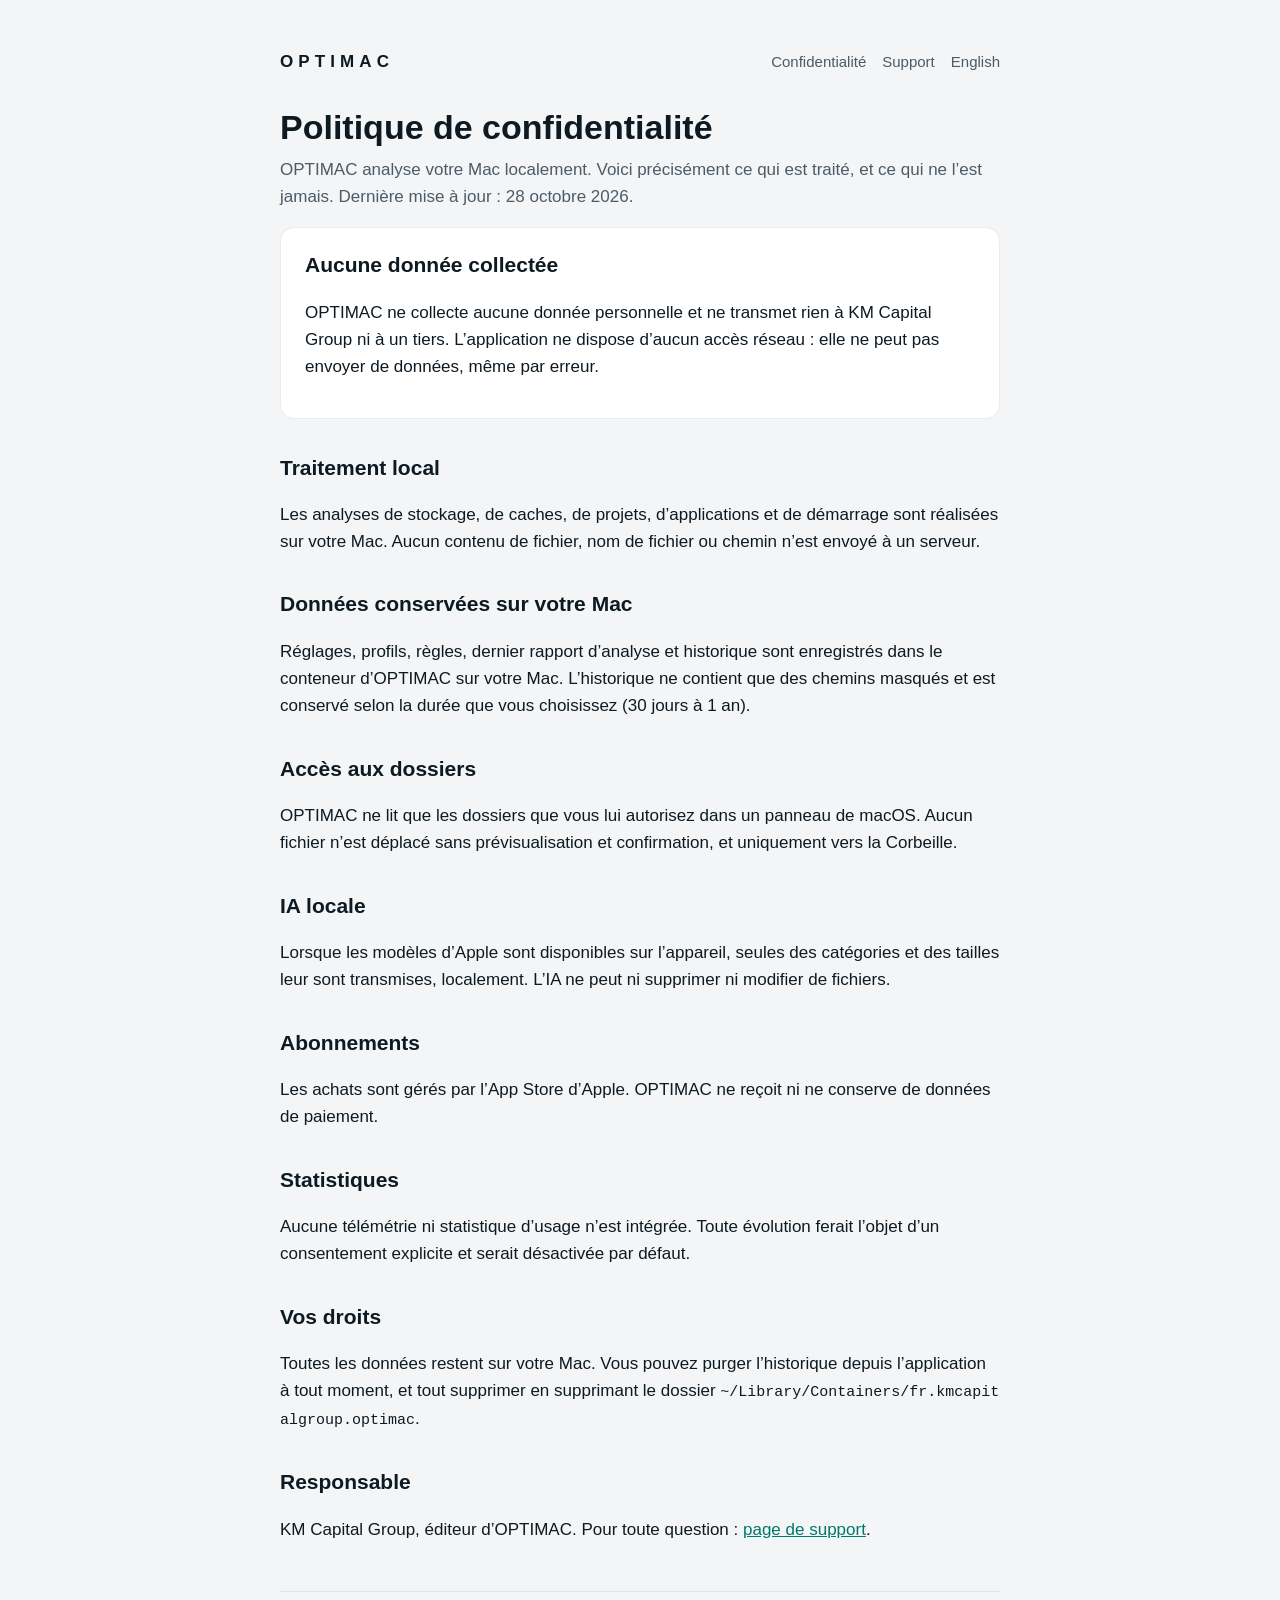
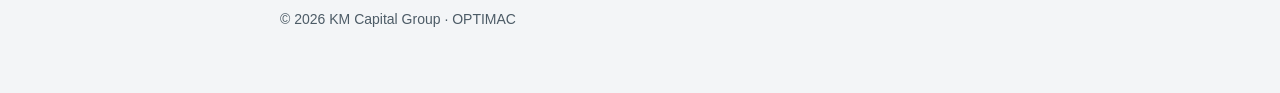
==== confidentialite/index.html @ 29e66db3 "Pages publiques d’OPTIMAC : confidentialité et support (FR/EN) Co-Authored-By: Claude Opus 5.5 <nore" ====
<!doctype html>
<html lang="fr">
<head>
<meta charset="utf-8">
<meta name="viewport" content="width=device-width, initial-scale=1">
<title>Confidentialité · OPTIMAC</title>
<link rel="stylesheet" href="../style.css">
</head>
<body>
<main>
<header><a class="brand" href="../">OPTIMAC</a><nav><a href="../confidentialite/">Confidentialité</a><a href="../support/">Support</a><a href="../en/">English</a></nav></header>
<h1>Politique de confidentialité</h1>
<p class="lead">OPTIMAC analyse votre Mac localement. Voici précisément ce qui est traité, et ce qui ne l’est jamais. Dernière mise à jour : 28 octobre 2026.</p>
<div class="card"><h2>Aucune donnée collectée</h2><p>OPTIMAC ne collecte aucune donnée personnelle et ne transmet rien à KM Capital Group ni à un tiers. L’application ne dispose d’aucun accès réseau : elle ne peut pas envoyer de données, même par erreur.</p></div>
<h2>Traitement local</h2><p>Les analyses de stockage, de caches, de projets, d’applications et de démarrage sont réalisées sur votre Mac. Aucun contenu de fichier, nom de fichier ou chemin n’est envoyé à un serveur.</p>
<h2>Données conservées sur votre Mac</h2><p>Réglages, profils, règles, dernier rapport d’analyse et historique sont enregistrés dans le conteneur d’OPTIMAC sur votre Mac. L’historique ne contient que des chemins masqués et est conservé selon la durée que vous choisissez (30 jours à 1 an).</p>
<h2>Accès aux dossiers</h2><p>OPTIMAC ne lit que les dossiers que vous lui autorisez dans un panneau de macOS. Aucun fichier n’est déplacé sans prévisualisation et confirmation, et uniquement vers la Corbeille.</p>
<h2>IA locale</h2><p>Lorsque les modèles d’Apple sont disponibles sur l’appareil, seules des catégories et des tailles leur sont transmises, localement. L’IA ne peut ni supprimer ni modifier de fichiers.</p>
<h2>Abonnements</h2><p>Les achats sont gérés par l’App Store d’Apple. OPTIMAC ne reçoit ni ne conserve de données de paiement.</p>
<h2>Statistiques</h2><p>Aucune télémétrie ni statistique d’usage n’est intégrée. Toute évolution ferait l’objet d’un consentement explicite et serait désactivée par défaut.</p>
<h2>Vos droits</h2><p>Toutes les données restent sur votre Mac. Vous pouvez purger l’historique depuis l’application à tout moment, et tout supprimer en supprimant le dossier <code>~/Library/Containers/fr.kmcapitalgroup.optimac</code>.</p>
<h2>Responsable</h2><p>KM Capital Group, éditeur d’OPTIMAC. Pour toute question : <a href="../support/">page de support</a>.</p>
<footer>© 2026 KM Capital Group · OPTIMAC</footer>
</main>
</body>
</html>
---- style.css ----
:root {
  --bg: #f3f5f7; --surface: #ffffff; --text: #0e1a22; --muted: #4c5b66; --accent: #00796b; --stroke: rgba(11,23,32,.08);
  color-scheme: light dark;
}
@media (prefers-color-scheme: dark) {
  :root { --bg: #0a0f14; --surface: #111922; --text: #eef3f6; --muted: #9aa8b3; --accent: #2fe3c2; --stroke: rgba(255,255,255,.07); }
}
* { box-sizing: border-box; }
body { margin: 0; background: var(--bg); color: var(--text); font: 17px/1.6 -apple-system, BlinkMacSystemFont, "SF Pro Text", "Helvetica Neue", Arial, sans-serif; }
main { max-width: 760px; margin: 0 auto; padding: 48px 20px 64px; }
header { display: flex; align-items: center; justify-content: space-between; gap: 16px; margin-bottom: 32px; flex-wrap: wrap; }
.brand { font-weight: 600; letter-spacing: .3em; text-decoration: none; color: var(--text); }
nav a { color: var(--muted); text-decoration: none; margin-left: 16px; font-size: 15px; }
nav a:hover, a { color: var(--accent); }
h1 { font-size: 34px; line-height: 1.2; margin: 0 0 8px; }
h2 { font-size: 21px; margin: 32px 0 8px; }
.lead { color: var(--muted); margin-top: 0; }
.card { background: var(--surface); border: 1px solid var(--stroke); border-radius: 14px; padding: 20px 24px; margin: 16px 0; }
.card h2 { margin-top: 0; }
footer { color: var(--muted); font-size: 14px; margin-top: 48px; border-top: 1px solid var(--stroke); padding-top: 16px; }
code { font-size: 15px; word-break: break-all; }
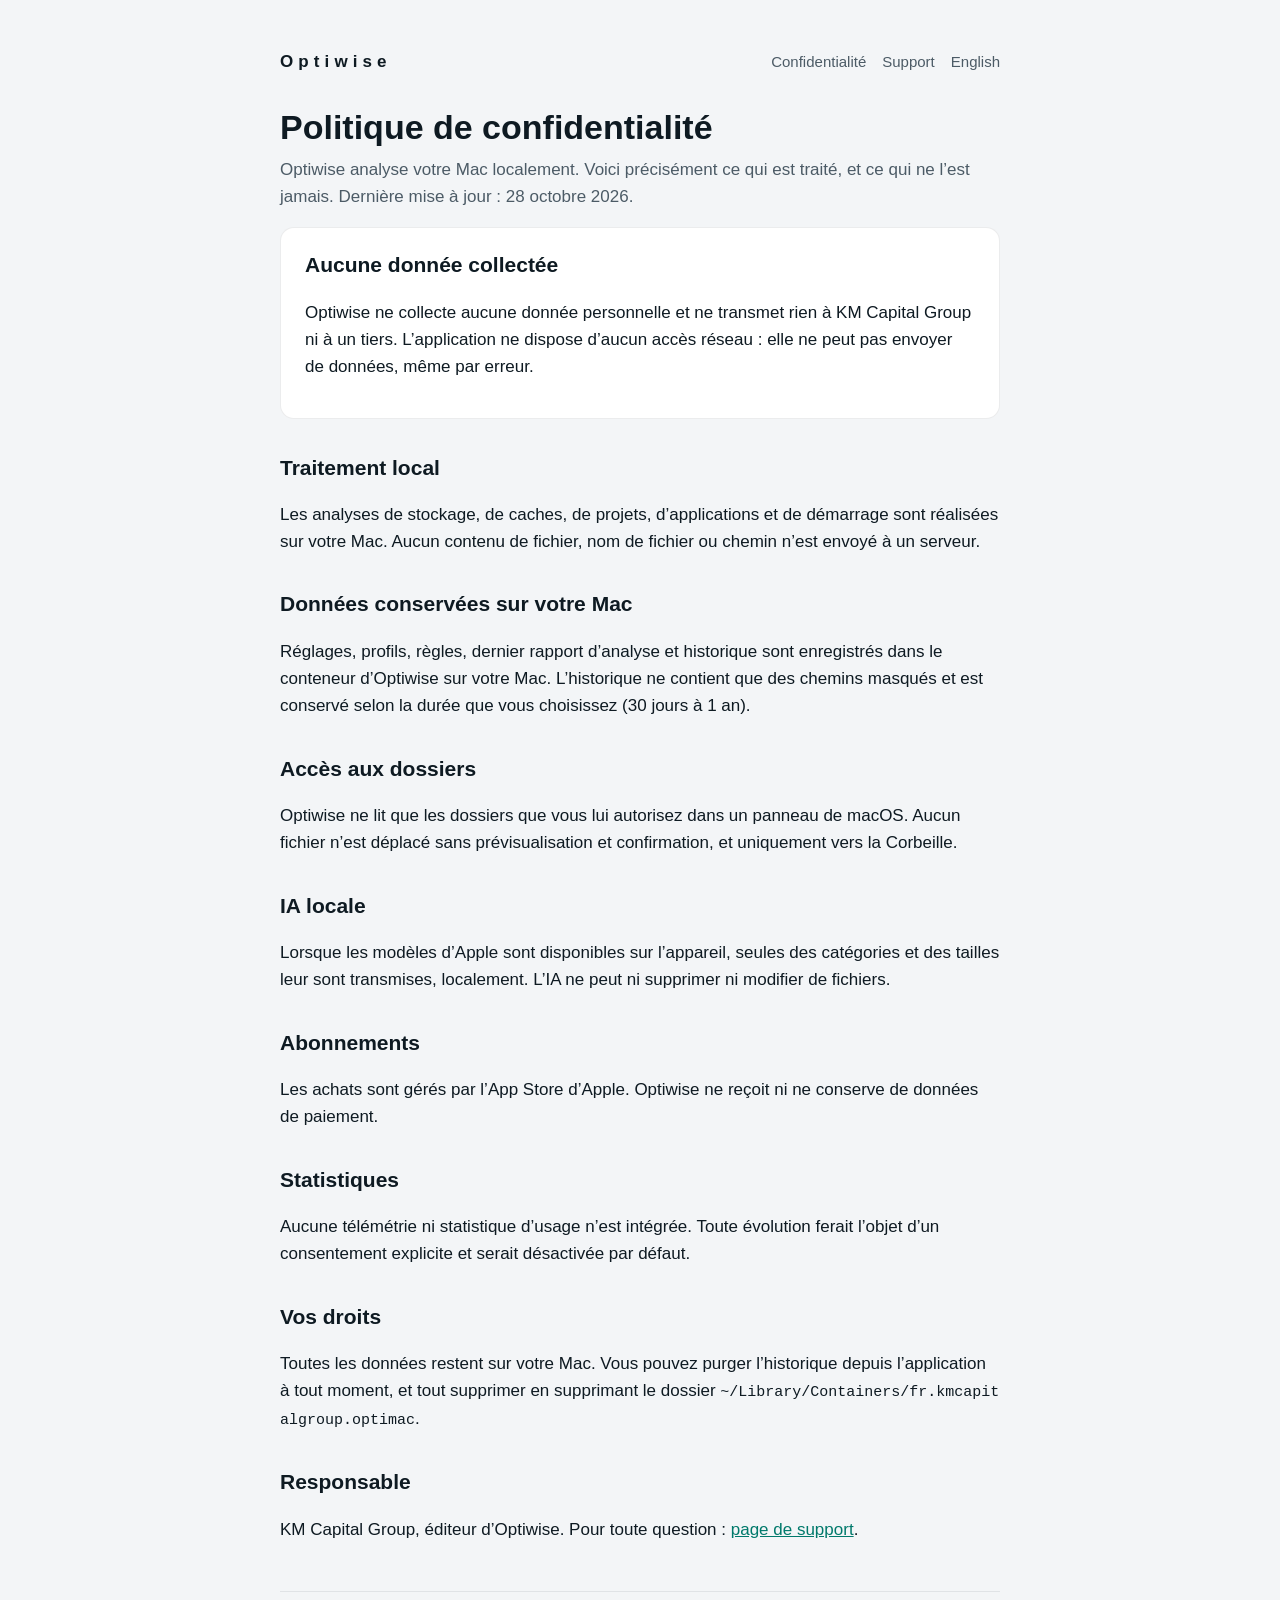
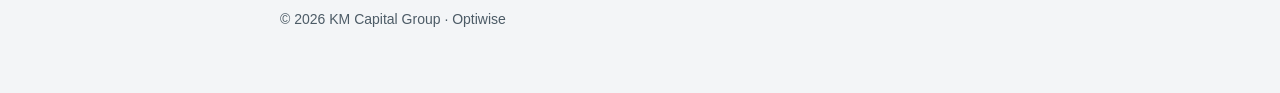
==== commit 085e8fc0: "Renommer OPTIMAC en Optiwise sur les pages publiques (refus App Store 5.2.5) Les adresses (optimac-s" ====
--- a/confidentialite/index.html
+++ b/confidentialite/index.html
@@ -3,24 +3,24 @@
 <head>
 <meta charset="utf-8">
 <meta name="viewport" content="width=device-width, initial-scale=1">
-<title>Confidentialité · OPTIMAC</title>
+<title>Confidentialité · Optiwise</title>
 <link rel="stylesheet" href="../style.css">
 </head>
 <body>
 <main>
-<header><a class="brand" href="../">OPTIMAC</a><nav><a href="../confidentialite/">Confidentialité</a><a href="../support/">Support</a><a href="../en/">English</a></nav></header>
+<header><a class="brand" href="../">Optiwise</a><nav><a href="../confidentialite/">Confidentialité</a><a href="../support/">Support</a><a href="../en/">English</a></nav></header>
 <h1>Politique de confidentialité</h1>
-<p class="lead">OPTIMAC analyse votre Mac localement. Voici précisément ce qui est traité, et ce qui ne l’est jamais. Dernière mise à jour : 28 octobre 2026.</p>
-<div class="card"><h2>Aucune donnée collectée</h2><p>OPTIMAC ne collecte aucune donnée personnelle et ne transmet rien à KM Capital Group ni à un tiers. L’application ne dispose d’aucun accès réseau : elle ne peut pas envoyer de données, même par erreur.</p></div>
+<p class="lead">Optiwise analyse votre Mac localement. Voici précisément ce qui est traité, et ce qui ne l’est jamais. Dernière mise à jour : 28 octobre 2026.</p>
+<div class="card"><h2>Aucune donnée collectée</h2><p>Optiwise ne collecte aucune donnée personnelle et ne transmet rien à KM Capital Group ni à un tiers. L’application ne dispose d’aucun accès réseau : elle ne peut pas envoyer de données, même par erreur.</p></div>
 <h2>Traitement local</h2><p>Les analyses de stockage, de caches, de projets, d’applications et de démarrage sont réalisées sur votre Mac. Aucun contenu de fichier, nom de fichier ou chemin n’est envoyé à un serveur.</p>
-<h2>Données conservées sur votre Mac</h2><p>Réglages, profils, règles, dernier rapport d’analyse et historique sont enregistrés dans le conteneur d’OPTIMAC sur votre Mac. L’historique ne contient que des chemins masqués et est conservé selon la durée que vous choisissez (30 jours à 1 an).</p>
-<h2>Accès aux dossiers</h2><p>OPTIMAC ne lit que les dossiers que vous lui autorisez dans un panneau de macOS. Aucun fichier n’est déplacé sans prévisualisation et confirmation, et uniquement vers la Corbeille.</p>
+<h2>Données conservées sur votre Mac</h2><p>Réglages, profils, règles, dernier rapport d’analyse et historique sont enregistrés dans le conteneur d’Optiwise sur votre Mac. L’historique ne contient que des chemins masqués et est conservé selon la durée que vous choisissez (30 jours à 1 an).</p>
+<h2>Accès aux dossiers</h2><p>Optiwise ne lit que les dossiers que vous lui autorisez dans un panneau de macOS. Aucun fichier n’est déplacé sans prévisualisation et confirmation, et uniquement vers la Corbeille.</p>
 <h2>IA locale</h2><p>Lorsque les modèles d’Apple sont disponibles sur l’appareil, seules des catégories et des tailles leur sont transmises, localement. L’IA ne peut ni supprimer ni modifier de fichiers.</p>
-<h2>Abonnements</h2><p>Les achats sont gérés par l’App Store d’Apple. OPTIMAC ne reçoit ni ne conserve de données de paiement.</p>
+<h2>Abonnements</h2><p>Les achats sont gérés par l’App Store d’Apple. Optiwise ne reçoit ni ne conserve de données de paiement.</p>
 <h2>Statistiques</h2><p>Aucune télémétrie ni statistique d’usage n’est intégrée. Toute évolution ferait l’objet d’un consentement explicite et serait désactivée par défaut.</p>
 <h2>Vos droits</h2><p>Toutes les données restent sur votre Mac. Vous pouvez purger l’historique depuis l’application à tout moment, et tout supprimer en supprimant le dossier <code>~/Library/Containers/fr.kmcapitalgroup.optimac</code>.</p>
-<h2>Responsable</h2><p>KM Capital Group, éditeur d’OPTIMAC. Pour toute question : <a href="../support/">page de support</a>.</p>
-<footer>© 2026 KM Capital Group · OPTIMAC</footer>
+<h2>Responsable</h2><p>KM Capital Group, éditeur d’Optiwise. Pour toute question : <a href="../support/">page de support</a>.</p>
+<footer>© 2026 KM Capital Group · Optiwise</footer>
 </main>
 </body>
 </html>
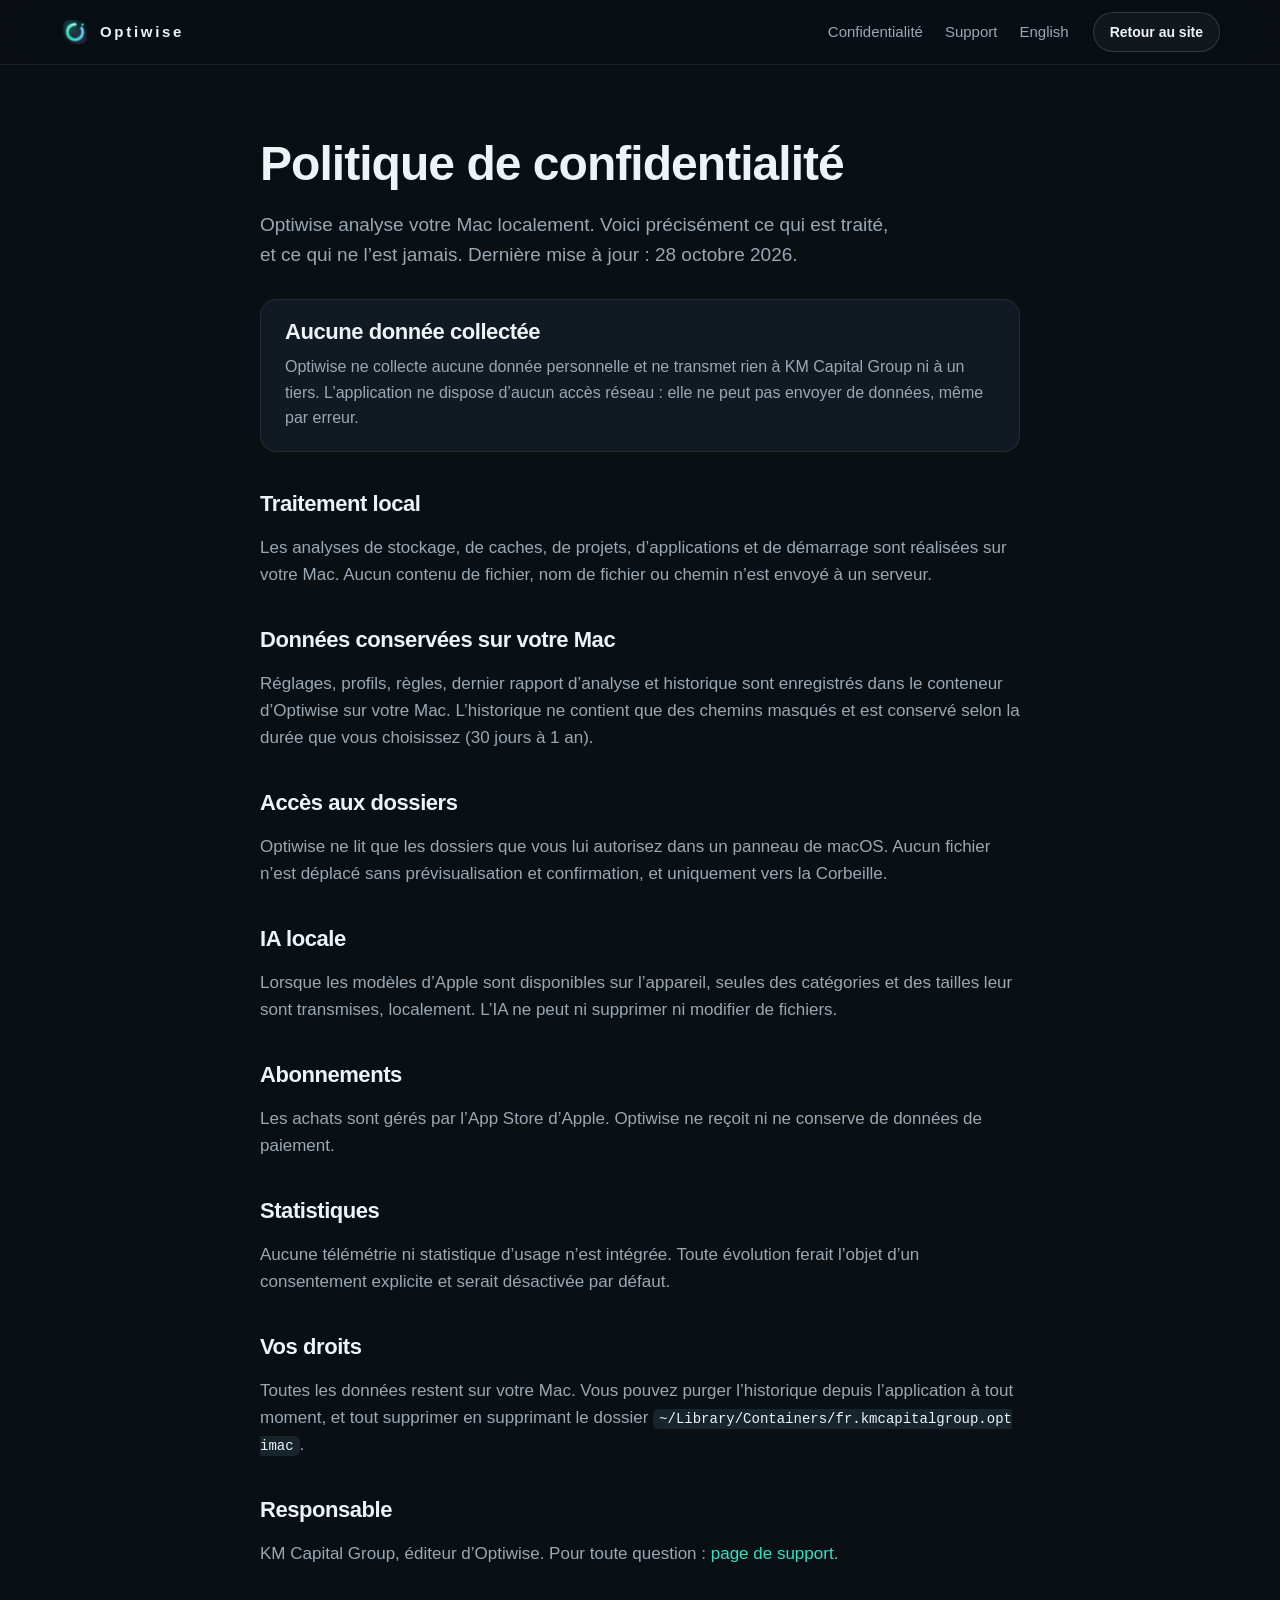
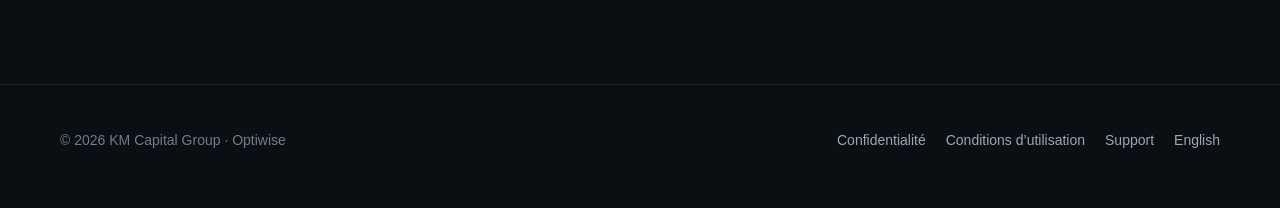
==== commit 2557365a: "Site de présentation Optiwise : page d'accueil complète avec captures, pages support et confidential" ====
--- a/confidentialite/index.html
+++ b/confidentialite/index.html
@@ -1,14 +1,30 @@
 <!doctype html>
 <html lang="fr">
 <head>
-<meta charset="utf-8">
-<meta name="viewport" content="width=device-width, initial-scale=1">
-<title>Confidentialité · Optiwise</title>
-<link rel="stylesheet" href="../style.css">
+  <meta charset="utf-8">
+  <meta name="viewport" content="width=device-width, initial-scale=1">
+  <title>Confidentialité · Optiwise</title>
+  <meta name="description" content="Politique de confidentialité d’Optiwise : analyse 100 % locale, aucune donnée collectée.">
+  <meta name="theme-color" content="#0A0F14">
+  <link rel="icon" type="image/png" href="../assets/favicon.png">
+  <link rel="stylesheet" href="../assets/style.css">
 </head>
 <body>
-<main>
-<header><a class="brand" href="../">Optiwise</a><nav><a href="../confidentialite/">Confidentialité</a><a href="../support/">Support</a><a href="../en/">English</a></nav></header>
+
+<header class="nav">
+  <div class="wrap">
+    <a class="brand" href="../"><img src="../assets/icone.png" alt="" width="30" height="30">Optiwise</a>
+    <nav class="nav-links" aria-label="Pages">
+      <a href="../confidentialite/">Confidentialité</a>
+      <a href="../support/">Support</a>
+      <a href="../en/privacy/">English</a>
+    </nav>
+    <a class="btn btn-ghost btn-sm" href="../">Retour au site</a>
+  </div>
+</header>
+
+<main class="legal">
+  <div class="wrap">
 <h1>Politique de confidentialité</h1>
 <p class="lead">Optiwise analyse votre Mac localement. Voici précisément ce qui est traité, et ce qui ne l’est jamais. Dernière mise à jour : 28 octobre 2026.</p>
 <div class="card"><h2>Aucune donnée collectée</h2><p>Optiwise ne collecte aucune donnée personnelle et ne transmet rien à KM Capital Group ni à un tiers. L’application ne dispose d’aucun accès réseau : elle ne peut pas envoyer de données, même par erreur.</p></div>
@@ -20,7 +36,19 @@
 <h2>Statistiques</h2><p>Aucune télémétrie ni statistique d’usage n’est intégrée. Toute évolution ferait l’objet d’un consentement explicite et serait désactivée par défaut.</p>
 <h2>Vos droits</h2><p>Toutes les données restent sur votre Mac. Vous pouvez purger l’historique depuis l’application à tout moment, et tout supprimer en supprimant le dossier <code>~/Library/Containers/fr.kmcapitalgroup.optimac</code>.</p>
 <h2>Responsable</h2><p>KM Capital Group, éditeur d’Optiwise. Pour toute question : <a href="../support/">page de support</a>.</p>
-<footer>© 2026 KM Capital Group · Optiwise</footer>
+  </div>
 </main>
+
+<footer>
+  <div class="wrap">
+    <div>© 2026 KM Capital Group · Optiwise</div>
+    <nav aria-label="Liens">
+      <a href="../confidentialite/">Confidentialité</a>
+      <a href="https://www.apple.com/legal/internet-services/itunes/dev/stdeula/">Conditions d’utilisation</a>
+      <a href="../support/">Support</a>
+      <a href="../en/privacy/">English</a>
+    </nav>
+  </div>
+</footer>
 </body>
 </html>
--- a/assets/style.css
+++ b/assets/style.css
@@ -0,0 +1,283 @@
+/* Optiwise — site de présentation. Couleurs reprises des tokens « Native Intelligence » de l'app (OMColor). */
+:root {
+  color-scheme: dark;
+  --bg: #0A0F14;
+  --bg-deep: #060A0E;
+  --surface: #111922;
+  --surface-2: #16242B;
+  --stroke: rgba(255, 255, 255, 0.08);
+  --stroke-strong: rgba(255, 255, 255, 0.14);
+  --text: #EEF3F6;
+  --text-2: #9AA8B3;
+  --text-3: #6F7E89;
+  --accent: #2FE3C2;
+  --accent-deep: #00796B;
+  --accent-soft: rgba(47, 227, 194, 0.12);
+  --glacier: #7CC6FF;
+  --violet: #A88BFF;
+  --warning: #FFB547;
+  --on-accent: #04140F;
+  --radius: 18px;
+  --max: 1160px;
+  --font: -apple-system, BlinkMacSystemFont, "SF Pro Text", "Inter", "Segoe UI", Roboto, sans-serif;
+  --font-display: -apple-system, BlinkMacSystemFont, "SF Pro Display", "Inter", "Segoe UI", Roboto, sans-serif;
+}
+
+*, *::before, *::after { box-sizing: border-box; }
+html { scroll-behavior: smooth; -webkit-text-size-adjust: 100%; }
+body {
+  margin: 0;
+  background: var(--bg);
+  color: var(--text);
+  font: 17px/1.6 var(--font);
+  -webkit-font-smoothing: antialiased;
+  overflow-x: hidden;
+}
+img { max-width: 100%; height: auto; display: block; }
+a { color: var(--accent); text-decoration: none; }
+a:hover { text-decoration: underline; }
+:focus-visible { outline: 2px solid var(--accent); outline-offset: 3px; border-radius: 6px; }
+
+.wrap { width: min(var(--max), 100% - 32px); margin-inline: auto; }
+.eyebrow {
+  display: inline-block;
+  font-size: 13px; font-weight: 600; letter-spacing: .08em; text-transform: uppercase;
+  color: var(--accent);
+  margin-bottom: 14px;
+}
+h1, h2, h3 { font-family: var(--font-display); line-height: 1.12; margin: 0; letter-spacing: -0.02em; }
+h2 { font-size: clamp(30px, 4.4vw, 46px); }
+h3 { font-size: 20px; letter-spacing: -0.01em; }
+.lead { font-size: clamp(17px, 2vw, 20px); color: var(--text-2); max-width: 640px; }
+.center { text-align: center; }
+.center .lead { margin-inline: auto; }
+.gradient-text {
+  background: linear-gradient(100deg, var(--accent) 0%, var(--glacier) 55%, var(--violet) 100%);
+  -webkit-background-clip: text; background-clip: text; color: transparent;
+}
+
+/* Navigation */
+.nav {
+  position: sticky; top: 0; z-index: 50;
+  backdrop-filter: saturate(160%) blur(18px);
+  -webkit-backdrop-filter: saturate(160%) blur(18px);
+  background: rgba(10, 15, 20, 0.72);
+  border-bottom: 1px solid var(--stroke);
+}
+.nav .wrap { display: flex; align-items: center; gap: 24px; height: 64px; }
+.brand { display: flex; align-items: center; gap: 10px; color: var(--text); font-weight: 700; letter-spacing: .18em; font-size: 15px; }
+.brand:hover { text-decoration: none; }
+.brand img { width: 30px; height: 30px; border-radius: 8px; }
+.nav-links { display: flex; gap: 22px; margin-left: auto; font-size: 15px; }
+.nav-links a { color: var(--text-2); }
+.nav-links a:hover { color: var(--text); text-decoration: none; }
+@media (max-width: 760px) { .nav-links { display: none; } .nav .btn { margin-left: auto; } }
+
+/* Boutons */
+.btn {
+  display: inline-flex; align-items: center; justify-content: center; gap: 8px;
+  padding: 12px 22px; border-radius: 999px; font-weight: 600; font-size: 16px;
+  border: 1px solid transparent; transition: transform .15s ease, background .15s ease, box-shadow .15s ease;
+  white-space: nowrap;
+}
+.btn:hover { text-decoration: none; transform: translateY(-1px); }
+.btn-primary { background: var(--accent); color: var(--on-accent); box-shadow: 0 8px 30px rgba(47, 227, 194, 0.25); }
+.btn-primary:hover { box-shadow: 0 10px 38px rgba(47, 227, 194, 0.38); }
+.btn-ghost { background: rgba(255,255,255,0.04); color: var(--text); border-color: var(--stroke-strong); }
+.btn-ghost:hover { background: rgba(255,255,255,0.08); }
+.btn-sm { padding: 8px 16px; font-size: 14px; }
+.btn svg { width: 18px; height: 18px; }
+
+/* Hero */
+.hero { position: relative; padding: 88px 0 40px; text-align: center; isolation: isolate; }
+.hero::before {
+  content: ""; position: absolute; inset: -120px 0 auto; height: 900px; z-index: -1;
+  background:
+    radial-gradient(600px 380px at 50% 18%, rgba(47, 227, 194, 0.20), transparent 70%),
+    radial-gradient(520px 340px at 18% 40%, rgba(124, 198, 255, 0.12), transparent 70%),
+    radial-gradient(520px 340px at 82% 40%, rgba(168, 139, 255, 0.12), transparent 70%);
+}
+.hero-icon { width: 104px; height: 104px; margin: 0 auto 26px; border-radius: 24px; box-shadow: 0 20px 60px rgba(0,0,0,.5), 0 0 0 1px var(--stroke); }
+.hero h1 { font-size: clamp(40px, 7vw, 76px); font-weight: 800; letter-spacing: -0.035em; }
+.hero .lead { margin: 22px auto 0; font-size: clamp(18px, 2.3vw, 22px); }
+.hero-cta { display: flex; gap: 12px; justify-content: center; flex-wrap: wrap; margin-top: 34px; }
+.hero-note { margin-top: 16px; font-size: 14px; color: var(--text-3); }
+.hero-shot { margin-top: 64px; perspective: 1800px; }
+.window {
+  border-radius: 14px; overflow: hidden; background: var(--surface);
+  box-shadow: 0 50px 120px rgba(0,0,0,.6), 0 0 0 1px var(--stroke-strong), 0 0 120px rgba(47,227,194,.12);
+}
+.hero-shot .window { transform: rotateX(8deg); transform-origin: 50% 0; transition: transform .8s cubic-bezier(.2,.7,.2,1); }
+.hero-shot.is-flat .window { transform: rotateX(0); }
+@media (prefers-reduced-motion: reduce) { .hero-shot .window { transform: none; transition: none; } }
+
+/* Bande de chiffres */
+.stats { display: grid; grid-template-columns: repeat(4, 1fr); gap: 1px; margin-top: 72px; background: var(--stroke); border: 1px solid var(--stroke); border-radius: var(--radius); overflow: hidden; }
+.stat { background: var(--bg); padding: 26px 20px; text-align: center; }
+.stat strong { display: block; font-family: var(--font-display); font-size: 30px; letter-spacing: -0.02em; }
+.stat span { font-size: 14px; color: var(--text-2); }
+@media (max-width: 760px) { .stats { grid-template-columns: repeat(2, 1fr); } }
+
+/* Sections */
+section { padding: 110px 0; }
+.section-head { margin-bottom: 56px; }
+.section-head .lead { margin-top: 18px; }
+.alt { background: linear-gradient(180deg, var(--bg) 0%, var(--bg-deep) 100%); border-top: 1px solid var(--stroke); border-bottom: 1px solid var(--stroke); }
+
+/* Cartes de bénéfices */
+.grid-3 { display: grid; grid-template-columns: repeat(3, 1fr); gap: 18px; }
+@media (max-width: 960px) { .grid-3 { grid-template-columns: repeat(2, 1fr); } }
+@media (max-width: 620px) { .grid-3 { grid-template-columns: 1fr; } }
+.card {
+  background: linear-gradient(180deg, rgba(255,255,255,0.035), rgba(255,255,255,0.01));
+  border: 1px solid var(--stroke); border-radius: var(--radius); padding: 28px;
+  transition: border-color .2s ease, transform .2s ease;
+}
+.card:hover { border-color: var(--stroke-strong); transform: translateY(-2px); }
+.card p { color: var(--text-2); margin: 10px 0 0; font-size: 16px; }
+.icon {
+  width: 46px; height: 46px; border-radius: 13px; display: grid; place-items: center; margin-bottom: 18px;
+  background: var(--accent-soft); color: var(--accent);
+}
+.icon svg { width: 24px; height: 24px; }
+.icon.glacier { background: rgba(124,198,255,.12); color: var(--glacier); }
+.icon.violet { background: rgba(168,139,255,.12); color: var(--violet); }
+.icon.warning { background: rgba(255,181,71,.12); color: var(--warning); }
+
+/* Blocs fonctionnalité (texte + capture) */
+.feature { display: grid; grid-template-columns: 1fr 1.35fr; gap: 64px; align-items: center; }
+.feature + .feature { margin-top: 120px; }
+.feature.reverse { grid-template-columns: 1.35fr 1fr; }
+.feature.reverse .feature-text { order: 2; }
+.feature-text h2 { font-size: clamp(28px, 3.6vw, 40px); }
+.feature-text .lead { margin-top: 16px; font-size: 18px; }
+.checks { list-style: none; padding: 0; margin: 26px 0 0; display: grid; gap: 12px; }
+.checks li { display: flex; gap: 12px; color: var(--text-2); font-size: 16px; }
+.checks li::before {
+  content: ""; flex: none; width: 20px; height: 20px; margin-top: 3px; border-radius: 50%;
+  background: var(--accent-soft) url("data:image/svg+xml,%3Csvg xmlns='http://www.w3.org/2000/svg' viewBox='0 0 20 20'%3E%3Cpath d='M6 10.5l2.6 2.6L14.5 7' fill='none' stroke='%232FE3C2' stroke-width='2' stroke-linecap='round' stroke-linejoin='round'/%3E%3C/svg%3E") center/20px no-repeat;
+}
+.feature .window { box-shadow: 0 30px 80px rgba(0,0,0,.55), 0 0 0 1px var(--stroke-strong); }
+@media (max-width: 900px) {
+  .feature, .feature.reverse { grid-template-columns: 1fr; gap: 32px; }
+  .feature.reverse .feature-text { order: 0; }
+  .feature + .feature { margin-top: 80px; }
+}
+
+/* Étapes */
+.steps { display: grid; grid-template-columns: repeat(3, 1fr); gap: 18px; counter-reset: step; }
+.step { position: relative; padding: 30px 28px; border-radius: var(--radius); border: 1px solid var(--stroke); background: var(--surface); }
+.step::before {
+  counter-increment: step; content: counter(step);
+  display: grid; place-items: center; width: 36px; height: 36px; border-radius: 50%;
+  background: var(--accent); color: var(--on-accent); font-weight: 700; margin-bottom: 18px;
+}
+.step p { color: var(--text-2); margin: 10px 0 0; font-size: 16px; }
+@media (max-width: 860px) { .steps { grid-template-columns: 1fr; } }
+
+/* Profils */
+.chips { display: flex; flex-wrap: wrap; gap: 10px; justify-content: center; margin-top: 8px; }
+.chip {
+  display: inline-flex; align-items: center; gap: 8px; padding: 10px 16px; border-radius: 999px;
+  border: 1px solid var(--stroke-strong); background: rgba(255,255,255,.03); font-size: 15px;
+}
+.chip small { font-size: 11px; font-weight: 700; letter-spacing: .06em; text-transform: uppercase; padding: 2px 8px; border-radius: 999px; }
+.chip .free { background: var(--accent-soft); color: var(--accent); }
+.chip .pro { background: rgba(168,139,255,.14); color: var(--violet); }
+
+/* Galerie */
+.gallery-tabs { display: flex; flex-wrap: wrap; gap: 8px; justify-content: center; margin-bottom: 30px; }
+.gallery-tabs button {
+  font: inherit; font-size: 15px; color: var(--text-2); background: transparent; cursor: pointer;
+  border: 1px solid var(--stroke); border-radius: 999px; padding: 8px 16px; transition: all .15s ease;
+}
+.gallery-tabs button:hover { color: var(--text); border-color: var(--stroke-strong); }
+.gallery-tabs button[aria-selected="true"] { background: var(--accent); color: var(--on-accent); border-color: var(--accent); font-weight: 600; }
+.gallery-stage { position: relative; max-width: 1000px; margin: 0 auto; }
+.gallery-stage figure { margin: 0; }
+.gallery-stage figcaption { text-align: center; color: var(--text-2); margin-top: 22px; font-size: 16px; min-height: 26px; }
+.gallery-stage img { transition: opacity .25s ease; }
+
+/* Tarifs */
+.pricing { display: grid; grid-template-columns: repeat(3, 1fr); gap: 18px; align-items: stretch; }
+@media (max-width: 960px) { .pricing { grid-template-columns: 1fr; max-width: 520px; margin-inline: auto; } }
+.plan {
+  position: relative; display: flex; flex-direction: column; padding: 32px 28px; border-radius: 22px;
+  border: 1px solid var(--stroke); background: var(--surface);
+}
+.plan.featured {
+  border-color: rgba(47,227,194,.55);
+  background: linear-gradient(180deg, rgba(47,227,194,.10), rgba(47,227,194,.02) 40%), var(--surface);
+  box-shadow: 0 30px 80px rgba(47,227,194,.12);
+}
+.plan .badge {
+  position: absolute; top: -13px; left: 28px; padding: 4px 12px; border-radius: 999px;
+  background: var(--accent); color: var(--on-accent); font-size: 12px; font-weight: 700; letter-spacing: .04em;
+}
+.plan h3 { font-size: 18px; color: var(--text-2); font-weight: 600; }
+.price { margin: 14px 0 4px; font-family: var(--font-display); font-size: 46px; font-weight: 800; letter-spacing: -0.03em; }
+.price small { font-size: 17px; font-weight: 500; color: var(--text-2); letter-spacing: 0; }
+.price-note { color: var(--text-3); font-size: 14px; min-height: 22px; }
+.plan ul { list-style: none; padding: 0; margin: 24px 0 28px; display: grid; gap: 11px; flex: 1; align-content: start; }
+.plan li { display: flex; gap: 10px; font-size: 15px; color: var(--text-2); }
+.plan li::before { content: "✓"; color: var(--accent); font-weight: 700; }
+.plan .btn { width: 100%; }
+.pricing-foot { text-align: center; margin-top: 28px; color: var(--text-3); font-size: 14px; }
+
+/* Confiance */
+.trust { display: grid; grid-template-columns: repeat(2, 1fr); gap: 18px; }
+@media (max-width: 760px) { .trust { grid-template-columns: 1fr; } }
+.trust .card { display: flex; gap: 18px; }
+.trust .icon { flex: none; margin: 0; }
+
+/* FAQ */
+.faq { max-width: 780px; margin: 0 auto; display: grid; gap: 12px; }
+.faq details { border: 1px solid var(--stroke); border-radius: 14px; background: var(--surface); padding: 0 22px; }
+.faq summary {
+  cursor: pointer; list-style: none; padding: 20px 0; font-weight: 600; font-size: 17px;
+  display: flex; justify-content: space-between; gap: 16px;
+}
+.faq summary::-webkit-details-marker { display: none; }
+.faq summary::after { content: "+"; color: var(--accent); font-size: 22px; line-height: 1; transition: transform .2s ease; }
+.faq details[open] summary::after { transform: rotate(45deg); }
+.faq details p { margin: 0 0 20px; color: var(--text-2); font-size: 16px; }
+
+/* Appel final */
+.cta-final {
+  text-align: center; padding: 80px 32px; border-radius: 28px; border: 1px solid rgba(47,227,194,.3);
+  background:
+    radial-gradient(500px 260px at 50% 0%, rgba(47,227,194,.22), transparent 70%),
+    linear-gradient(180deg, #0E1C1E, var(--surface));
+}
+.cta-final img { width: 84px; height: 84px; border-radius: 20px; margin: 0 auto 22px; }
+.cta-final .lead { margin: 16px auto 30px; }
+
+/* Pied de page */
+footer { border-top: 1px solid var(--stroke); padding: 44px 0 56px; color: var(--text-3); font-size: 14px; }
+footer .wrap { display: flex; flex-wrap: wrap; gap: 18px 32px; align-items: center; justify-content: space-between; }
+footer nav { display: flex; flex-wrap: wrap; gap: 20px; }
+footer a { color: var(--text-2); }
+
+/* Apparition au défilement */
+.reveal { opacity: 0; transform: translateY(18px); transition: opacity .7s ease, transform .7s cubic-bezier(.2,.7,.2,1); }
+.reveal.is-visible { opacity: 1; transform: none; }
+@media (prefers-reduced-motion: reduce) { .reveal { opacity: 1; transform: none; transition: none; } }
+.no-js .reveal { opacity: 1; transform: none; }
+
+/* Page légale */
+.legal { padding: 72px 0 100px; }
+.legal .wrap { max-width: 760px; }
+.legal h1 { font-size: clamp(34px, 5vw, 48px); margin-bottom: 10px; }
+.legal .updated { color: var(--text-3); font-size: 15px; margin-bottom: 40px; }
+.legal h2 { font-size: 22px; margin: 40px 0 10px; }
+.legal p, .legal li { color: var(--text-2); }
+.legal ul { padding-left: 22px; }
+.legal .summary { border: 1px solid rgba(47,227,194,.3); background: var(--accent-soft); border-radius: 16px; padding: 20px 24px; color: var(--text); }
+.legal code { font: 14px ui-monospace, SFMono-Regular, Menlo, monospace; background: var(--surface-2); padding: 2px 6px; border-radius: 6px; color: var(--text); word-break: break-all; }
+
+/* Pages support et confidentialité */
+.legal .lead { font-size: 19px; color: var(--text-2); margin-bottom: 28px; }
+.legal .card { border: 1px solid var(--line, rgba(255,255,255,.08)); background: var(--surface, rgba(255,255,255,.03)); border-radius: 16px; padding: 20px 24px; margin: 24px 0; }
+.legal .card h2 { margin-top: 0; }
+.legal a { color: var(--accent, #2FE3C2); }
+.legal .window { margin: 32px 0; }
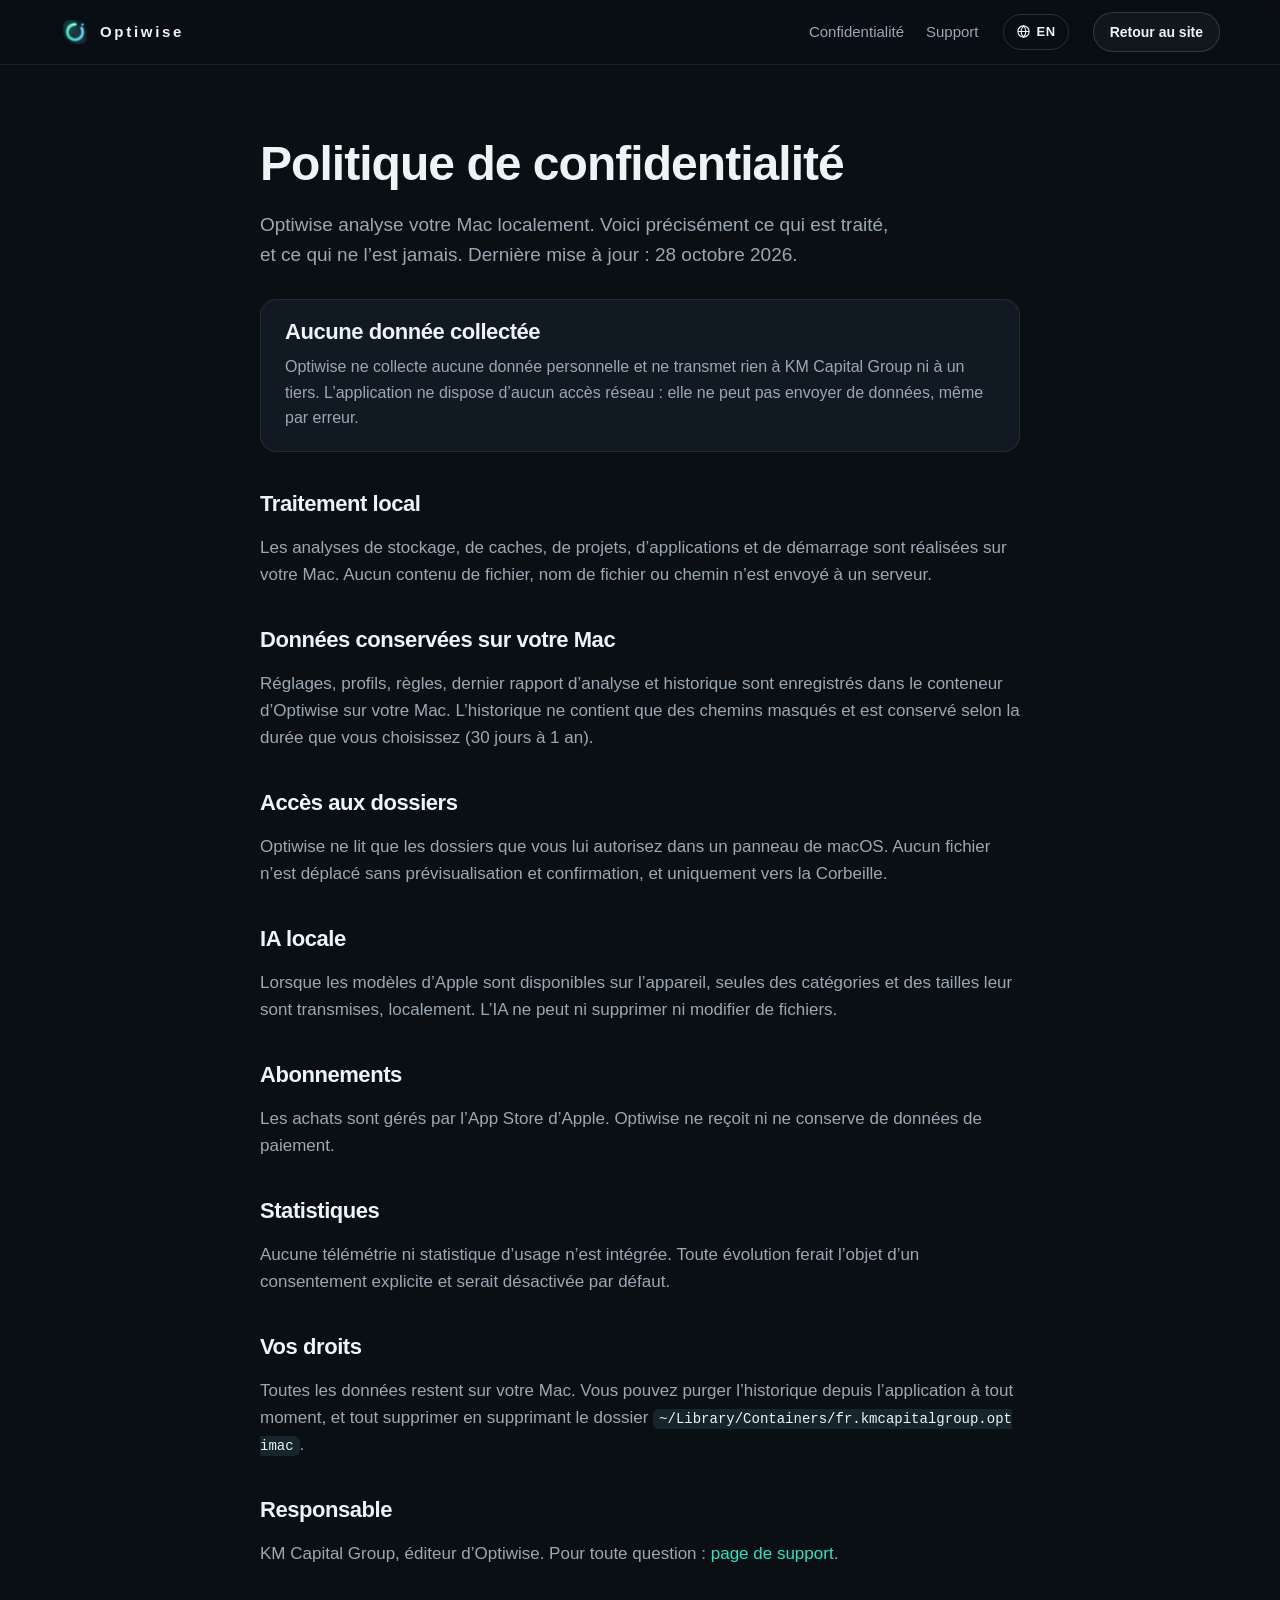
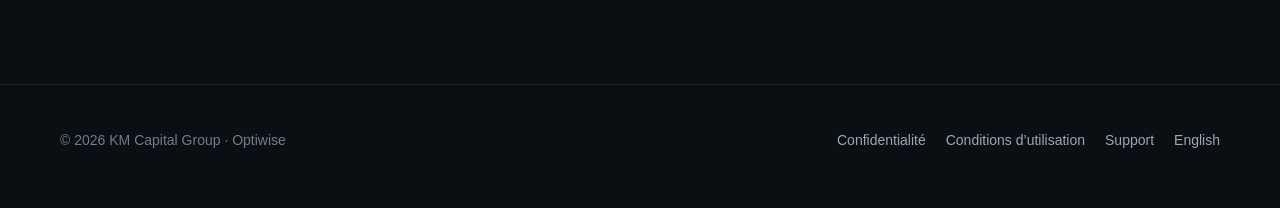
==== commit 94de08cd: "Sélecteur de langue FR/EN visible dans l'en-tête (mobile compris), redirection vers l'anglais pour l" ====
--- a/confidentialite/index.html
+++ b/confidentialite/index.html
@@ -17,8 +17,8 @@
     <nav class="nav-links" aria-label="Pages">
       <a href="../confidentialite/">Confidentialité</a>
       <a href="../support/">Support</a>
-      <a href="../en/privacy/">English</a>
     </nav>
+    <a class="lang" href="../en/privacy/" hreflang="en" lang="en" title="English"><svg viewBox="0 0 24 24" aria-hidden="true"><circle cx="12" cy="12" r="9"/><path d="M3 12h18M12 3c2.5 2.7 3.8 5.7 3.8 9s-1.3 6.3-3.8 9c-2.5-2.7-3.8-5.7-3.8-9s1.3-6.3 3.8-9z"/></svg>EN</a>
     <a class="btn btn-ghost btn-sm" href="../">Retour au site</a>
   </div>
 </header>
--- a/assets/style.css
+++ b/assets/style.css
@@ -281,3 +281,201 @@
 .legal .card h2 { margin-top: 0; }
 .legal a { color: var(--accent, #2FE3C2); }
 .legal .window { margin: 32px 0; }
+
+/* Profils métiers : démo animée */
+.profile-demo { --pc: var(--accent); margin-top: 8px; }
+.pd-tabs { display: flex; flex-wrap: wrap; gap: 10px; justify-content: center; margin-bottom: 36px; }
+.pd-tabs .chip { cursor: pointer; color: var(--text-2); font: inherit; font-size: 15px; transition: color .25s, border-color .25s, background .25s, box-shadow .25s, transform .2s; }
+.pd-tabs .chip:hover { color: var(--text); transform: translateY(-1px); }
+.pd-tabs .chip[aria-selected="true"] { color: var(--text); border-color: var(--pc); background: color-mix(in srgb, var(--pc) 14%, transparent); box-shadow: 0 0 0 4px color-mix(in srgb, var(--pc) 12%, transparent), 0 10px 30px -10px var(--pc); }
+.pd-glyph { display: inline-grid; place-items: center; width: 22px; height: 22px; border-radius: 7px; font-size: 12px; font-weight: 700; color: var(--pc); background: color-mix(in srgb, var(--pc) 16%, transparent); }
+.pd-stage { display: grid; grid-template-columns: 0.85fr 1.15fr; gap: 48px; align-items: center; }
+.pd-name { font-size: clamp(26px, 3.2vw, 36px); margin-bottom: 12px; }
+.pd-name::before { content: ""; display: block; width: 44px; height: 4px; border-radius: 4px; background: var(--pc); margin-bottom: 18px; box-shadow: 0 0 24px var(--pc); transition: background .4s; }
+.pd-tagline { color: var(--text-2); font-size: 18px; min-height: 3.2em; }
+.pd-totals { display: flex; gap: 32px; margin: 28px 0 14px; }
+.pd-totals strong { display: block; font-size: clamp(30px, 4vw, 44px); font-weight: 800; letter-spacing: -.02em; font-variant-numeric: tabular-nums; }
+.pd-totals div:first-child strong { color: var(--pc); text-shadow: 0 0 30px color-mix(in srgb, var(--pc) 45%, transparent); }
+.pd-totals div:last-child strong { color: var(--warning); }
+.pd-totals span { color: var(--text-3); font-size: 14px; }
+.pd-note { color: var(--text-3); font-size: 13px; }
+.pd-window { position: relative; border-radius: 16px; background: linear-gradient(180deg, #121B24, #0D141B); border: 1px solid var(--stroke-strong); box-shadow: 0 40px 100px -20px rgba(0,0,0,.7), 0 0 80px -30px var(--pc); overflow: hidden; min-height: 420px; transition: box-shadow .5s; }
+.pd-bar { display: flex; align-items: center; gap: 7px; padding: 12px 14px; border-bottom: 1px solid var(--stroke); background: rgba(255,255,255,.02); }
+.pd-bar i { width: 11px; height: 11px; border-radius: 50%; background: #FF5F57; }
+.pd-bar i:nth-child(2) { background: #FEBC2E; } .pd-bar i:nth-child(3) { background: #28C840; }
+.pd-title { margin-left: 10px; font-size: 13px; color: var(--text-3); font-weight: 600; }
+.pd-progress { height: 3px; background: rgba(255,255,255,.05); }
+.pd-fill { height: 100%; width: 0; background: linear-gradient(90deg, var(--pc), #fff); box-shadow: 0 0 16px var(--pc); }
+.is-done .pd-fill { opacity: .35; transition: width 0s, opacity .6s !important; }
+.pd-status { padding: 14px 18px 6px; font-size: 13px; font-weight: 600; color: var(--text-3); letter-spacing: .02em; display: flex; align-items: center; gap: 8px; }
+.pd-status::before { content: ""; width: 8px; height: 8px; border-radius: 50%; background: var(--pc); animation: pd-pulse 1s infinite; }
+.is-done .pd-status::before { animation: none; background: #28C840; }
+@keyframes pd-pulse { 50% { opacity: .25; transform: scale(.7); } }
+.pd-list { list-style: none; margin: 0; padding: 6px 12px 16px; }
+.pd-item { display: grid; grid-template-columns: 22px 1fr auto auto; gap: 12px; align-items: center; padding: 12px 8px; border-bottom: 1px solid var(--stroke); opacity: 0; transform: translateY(10px); transition: opacity .45s ease, transform .45s cubic-bezier(.2,.7,.2,1); }
+.pd-item.in { opacity: 1; transform: none; }
+.pd-item:last-child { border-bottom: 0; }
+.pd-txt b { display: block; font-size: 14.5px; font-weight: 600; }
+.pd-txt small { color: var(--text-3); font-size: 12.5px; }
+.pd-size { font-variant-numeric: tabular-nums; font-weight: 700; font-size: 14px; }
+.pd-badge { font-size: 11px; font-weight: 700; text-transform: uppercase; letter-spacing: .05em; padding: 3px 9px; border-radius: 999px; white-space: nowrap; }
+.pd-check { width: 18px; height: 18px; border-radius: 6px; border: 1.5px solid var(--stroke-strong); }
+.pd-item.low .pd-check { background: var(--pc); border-color: var(--pc); box-shadow: inset 0 0 0 3px #0D141B; }
+.pd-item.low .pd-badge { background: var(--accent-soft); color: var(--accent); }
+.pd-item.review .pd-badge { background: rgba(255,181,71,.14); color: var(--warning); }
+.pd-item.keep .pd-badge { background: rgba(124,198,255,.12); color: var(--glacier); }
+.pd-item.keep .pd-check { border-style: dashed; }
+.pd-item.keep .pd-size { color: var(--text-3); }
+@media (max-width: 900px) {
+  .pd-stage { grid-template-columns: 1fr; gap: 28px; }
+  .pd-window { min-height: 0; }
+  .pd-item { grid-template-columns: 18px 1fr auto; }
+  .pd-item .pd-badge { grid-column: 2 / 4; justify-self: start; }
+}
+@media (prefers-reduced-motion: reduce) { .pd-item { opacity: 1; transform: none; transition: none; } .pd-status::before { animation: none; } }
+@media (max-width: 700px) {
+  .pd-tabs { flex-wrap: nowrap; justify-content: flex-start; overflow-x: auto; scroll-snap-type: x mandatory; margin: 0 -16px 28px; padding: 6px 16px 10px; scrollbar-width: none; }
+  .pd-tabs::-webkit-scrollbar { display: none; }
+  .pd-tabs .chip { flex: none; scroll-snap-align: start; }
+}
+
+/* Démo animée du haut de page (assets/demo.js) */
+.live-demo { position: relative; overflow: hidden; aspect-ratio: 1200 / 750; }
+.ld-canvas { position: absolute; left: 0; top: 0; transform-origin: 0 0; display: grid; grid-template-columns: 210px 1fr; background: #0F151B; color: #E8EEF2; font: 13px/1.35 var(--font); text-align: left; user-select: none; }
+.ld-i { width: 15px; height: 15px; flex: none; }
+.ld-side { background: #1B2026; border-right: 1px solid rgba(255,255,255,.06); padding: 16px 10px; display: flex; flex-direction: column; gap: 2px; }
+.ld-lights { display: flex; gap: 7px; padding: 0 6px 18px; }
+.ld-lights i { width: 12px; height: 12px; border-radius: 50%; background: #FF5F57; }
+.ld-lights i:nth-child(2) { background: #FEBC2E; } .ld-lights i:nth-child(3) { background: #28C840; }
+.ld-brand { display: flex; align-items: center; gap: 8px; font-weight: 800; letter-spacing: .18em; font-size: 13px; padding: 0 6px 14px; }
+.ld-ring { width: 18px; height: 18px; border-radius: 50%; border: 3px solid var(--accent); border-right-color: var(--glacier); }
+.ld-navi { display: flex; align-items: center; gap: 9px; padding: 6px 9px; border-radius: 7px; color: #C9D2D9; transition: background .3s, color .3s; }
+.ld-navi.on { background: #1E6FE0; color: #fff; }
+.ld-sec { color: #7D8892; font-size: 11px; font-weight: 600; padding: 16px 9px 4px; }
+.ld-side > .ld-navi .ld-i { color: var(--accent); }
+.ld-plan { margin-top: auto; display: flex; gap: 9px; align-items: center; background: #252B32; border: 1px solid rgba(255,255,255,.07); border-radius: 10px; padding: 10px; }
+.ld-plan .ld-i { color: var(--accent); } .ld-plan b { display: block; font-size: 12px; } .ld-plan small { color: #8C98A2; font-size: 11px; }
+.ld-main { position: relative; overflow: hidden; }
+.ld-toolbar { height: 46px; border-bottom: 1px solid rgba(255,255,255,.05); display: flex; gap: 10px; align-items: center; padding: 0 18px; }
+.ld-tb { width: 26px; height: 18px; border-radius: 5px; background: rgba(255,255,255,.07); }
+.ld-scene { position: absolute; inset: 46px 0 0; padding: 22px 28px; opacity: 0; transform: translateY(14px); transition: opacity .55s ease, transform .55s cubic-bezier(.2,.7,.2,1); pointer-events: none; }
+.ld-scene.on { opacity: 1; transform: none; }
+.ld-scene h4 { margin: 0; font-size: 26px; font-weight: 700; letter-spacing: -.02em; }
+.ld-sub { margin: 4px 0 18px; color: #8C98A2; font-size: 12px; }
+.ld-card { background: #151D25; border: 1px solid rgba(255,255,255,.07); border-radius: 14px; }
+.ld-row { display: grid; grid-template-columns: 290px 1fr; gap: 14px; }
+.ld-score { padding: 18px; display: flex; flex-direction: column; align-items: center; position: relative; }
+.ld-gauge { width: 188px; height: 188px; transform: rotate(-90deg); }
+.ld-track { fill: none; stroke: rgba(255,255,255,.07); stroke-width: 10; }
+.ld-arc { fill: none; stroke: url(#ldg); stroke-width: 10; stroke-linecap: round; stroke-dasharray: 54 100; transition: stroke-dasharray .2s; filter: drop-shadow(0 0 6px rgba(47,227,194,.45)); }
+.ld-scoreval { position: absolute; top: 72px; left: 0; right: 0; display: flex; flex-direction: column; align-items: center; }
+.ld-scoreval strong { font-size: 46px; font-weight: 800; line-height: 1; font-variant-numeric: tabular-nums; }
+.ld-scoreval small { color: #8C98A2; font-size: 11px; } .ld-scoreval em { font-style: normal; color: var(--accent); font-weight: 600; font-size: 11px; margin-top: 2px; }
+.ld-btn { display: inline-flex; align-items: center; justify-content: center; gap: 7px; border: 0; border-radius: 999px; padding: 9px 18px; background: var(--accent); color: var(--on-accent); font: 600 13px var(--font); box-shadow: 0 6px 24px -6px rgba(47,227,194,.6); transition: transform .15s, filter .15s; }
+.ld-btn.press { transform: scale(.94); filter: brightness(1.15); }
+.ld-btn.ghost { background: rgba(255,255,255,.08); color: #E8EEF2; box-shadow: none; }
+.ld-scan { width: 100%; margin-top: 14px; }
+.ld-metrics { display: grid; grid-template-columns: 1fr 1fr; gap: 14px; }
+.ld-m { display: flex; gap: 14px; align-items: center; padding: 16px; }
+.ld-m small { display: block; color: #8C98A2; font-size: 11px; } .ld-m b { display: block; font-size: 22px; font-variant-numeric: tabular-nums; }
+.ld-mini { --v: .5; --c: var(--accent); width: 44px; height: 44px; border-radius: 50%; flex: none; background: radial-gradient(closest-side, #151D25 74%, transparent 76%), conic-gradient(var(--c) calc(var(--v) * 360deg), rgba(255,255,255,.08) 0); transition: background .4s; }
+.ld-pow { width: 44px; height: 44px; border-radius: 12px; display: grid; place-items: center; background: rgba(255,181,71,.14); color: var(--warning); font-size: 20px; flex: none; }
+.ld-scanlog { margin-top: 14px; padding: 16px 18px; }
+.ld-scanhead { display: flex; align-items: center; gap: 10px; }
+.ld-dot { width: 8px; height: 8px; border-radius: 50%; background: #5B6670; }
+.ld-scanlog.busy .ld-dot { background: var(--accent); box-shadow: 0 0 0 0 rgba(47,227,194,.6); animation: ldPulse 1s infinite; }
+@keyframes ldPulse { to { box-shadow: 0 0 0 10px rgba(47,227,194,0); } }
+.ld-found { margin-left: auto; color: var(--accent); font-weight: 600; font-variant-numeric: tabular-nums; }
+.ld-bar { height: 6px; border-radius: 3px; background: rgba(255,255,255,.07); margin: 12px 0 8px; overflow: hidden; }
+.ld-fill { display: block; height: 100%; width: 0; border-radius: 3px; background: linear-gradient(90deg, var(--accent), var(--glacier)); transition: width .25s linear; }
+.ld-loc { color: #8C98A2; font: 12px ui-monospace, SFMono-Regular, Menlo, monospace; min-height: 16px; }
+.ld-hero { display: flex; align-items: center; justify-content: space-between; gap: 20px; padding: 20px 22px; background: linear-gradient(120deg, rgba(47,227,194,.12), rgba(124,198,255,.06) 60%, #151D25); }
+.ld-hero small { color: #8C98A2; } .ld-rec { display: block; font-size: 44px; font-weight: 800; letter-spacing: -.02em; font-variant-numeric: tabular-nums; }
+.ld-stack { display: flex; gap: 3px; width: 420px; height: 8px; margin-top: 10px; }
+.ld-stack i { border-radius: 3px; background: var(--accent); } .ld-stack i:nth-child(2n) { background: var(--glacier); } .ld-stack i:nth-child(3n) { background: var(--violet); }
+.ld-list { margin-top: 14px; padding: 6px 0; }
+.ld-li { display: grid; grid-template-columns: 22px 1fr 90px 80px; align-items: center; gap: 12px; padding: 8px 18px; opacity: 0; transform: translateX(-12px); transition: opacity .4s, transform .4s, max-height .5s .1s, padding .5s .1s; max-height: 60px; overflow: hidden; }
+.ld-li + .ld-li { border-top: 1px solid rgba(255,255,255,.05); }
+.ld-li.in { opacity: 1; transform: none; }
+.ld-li.gone { opacity: 0; transform: translateX(30px); max-height: 0; padding-top: 0; padding-bottom: 0; }
+.ld-li .ld-i { color: var(--accent); } .ld-li.mid .ld-i { color: var(--glacier); }
+.ld-li b { font-weight: 600; } .ld-li small { display: block; color: #8C98A2; font-size: 11px; }
+.ld-li > span { text-align: right; font-variant-numeric: tabular-nums; }
+.ld-li em { font-style: normal; font-size: 11px; font-weight: 600; text-align: center; border-radius: 999px; padding: 3px 8px; background: rgba(47,227,194,.13); color: var(--accent); }
+.ld-li.mid em { background: rgba(255,181,71,.14); color: var(--warning); }
+.ld-sheet { position: absolute; inset: 0; display: grid; place-items: center; background: rgba(4,8,12,0); pointer-events: none; transition: background .4s; }
+.ld-sheetin { width: 470px; background: #1A2129; border: 1px solid rgba(255,255,255,.1); border-radius: 16px; padding: 20px; box-shadow: 0 40px 80px rgba(0,0,0,.6); opacity: 0; transform: translateY(30px) scale(.97); transition: opacity .4s, transform .5s cubic-bezier(.2,.8,.2,1); }
+.ld-canvas.sheet .ld-sheet { background: rgba(4,8,12,.55); }
+.ld-canvas.sheet .ld-sheetin { opacity: 1; transform: none; }
+.ld-sheetin > b { font-size: 16px; } .ld-sheetin > small { display: block; color: #8C98A2; margin: 2px 0 12px; }
+.ld-pvi { display: grid; grid-template-columns: 18px 1fr auto; gap: 10px; align-items: center; padding: 7px 0; border-top: 1px solid rgba(255,255,255,.06); transition: opacity .3s, transform .3s; }
+.ld-pvi.gone { opacity: .25; transform: translateX(10px); }
+.ld-cb { width: 15px; height: 15px; border-radius: 4px; background: #1E6FE0; position: relative; }
+.ld-cb::after { content: ""; position: absolute; left: 5px; top: 2px; width: 4px; height: 8px; border: solid #fff; border-width: 0 2px 2px 0; transform: rotate(45deg); }
+.ld-pvi span:last-child { color: #8C98A2; font-variant-numeric: tabular-nums; }
+.ld-kept { display: flex; gap: 8px; align-items: center; color: #8C98A2; font-size: 12px; margin: 12px 0 16px; } .ld-kept .ld-i { color: var(--accent); }
+.ld-sheetbtns { display: flex; justify-content: flex-end; gap: 10px; }
+.ld-toast { position: absolute; left: 50%; bottom: 26px; display: flex; gap: 10px; align-items: center; padding: 11px 18px; border-radius: 12px; background: #20303A; border: 1px solid rgba(47,227,194,.35); box-shadow: 0 20px 50px rgba(0,0,0,.5); transform: translate(-50%, 30px); opacity: 0; transition: opacity .4s, transform .5s cubic-bezier(.2,.8,.2,1); white-space: nowrap; }
+.ld-toast .ld-i { color: var(--accent); }
+.ld-canvas.toast .ld-toast { opacity: 1; transform: translate(-50%, 0); }
+.ld-cursor { position: absolute; left: 0; top: 0; width: 22px; height: 22px; z-index: 5; transition-property: transform; transition-timing-function: cubic-bezier(.45,.05,.25,1); filter: drop-shadow(0 2px 3px rgba(0,0,0,.5)); pointer-events: none; }
+.ld-cursor svg { width: 100%; height: 100%; transition: transform .15s; transform-origin: 20% 10%; }
+.ld-cursor.press svg { transform: scale(.82); }
+.ld-row2 { display: grid; grid-template-columns: 1.35fr 1fr; gap: 14px; margin-top: 14px; }
+.ld-h { display: block; font-size: 14px; margin-bottom: 8px; }
+.ld-reco, .ld-chart { padding: 14px 18px; }
+.ld-ri { display: grid; grid-template-columns: 22px 1fr auto; gap: 10px; align-items: center; padding: 7px 0; border-top: 1px solid rgba(255,255,255,.05); }
+.ld-ri .ld-i { color: var(--accent); } .ld-ri b { font-weight: 600; font-size: 12.5px; } .ld-ri small { display: block; color: #8C98A2; font-size: 11px; }
+.ld-ri em { font-style: normal; font-size: 11px; font-weight: 600; border-radius: 999px; padding: 3px 8px; background: rgba(47,227,194,.13); color: var(--accent); }
+.ld-chart svg { width: 100%; height: 132px; display: block; overflow: visible; }
+.ld-pt { filter: drop-shadow(0 0 6px #2FE3C2); }
+/* Démo : Pro */
+.ld-proonly { max-height: 0; padding-top: 0; padding-bottom: 0; opacity: 0; overflow: hidden; transition: max-height .5s, padding .5s, opacity .5s .1s; }
+.ld-canvas.pro .ld-proonly { max-height: 40px; padding-top: 6px; padding-bottom: 6px; opacity: 1; }
+.ld-side > .ld-proonly .ld-i { color: var(--violet); }
+.ld-plan { transition: background .5s, border-color .5s, box-shadow .5s; }
+.ld-canvas.pro .ld-plan { background: linear-gradient(120deg, rgba(168,139,255,.28), rgba(47,227,194,.16)); border-color: rgba(168,139,255,.55); box-shadow: 0 0 30px -6px rgba(168,139,255,.6); }
+.ld-canvas.pro .ld-plan .ld-i { color: var(--violet); }
+.ld-pro { margin-top: 14px; padding: 4px 0 6px; border-color: rgba(168,139,255,.35); background: linear-gradient(120deg, rgba(168,139,255,.13), rgba(124,198,255,.04) 60%, #151D25); transition: border-color .5s, background .5s; }
+.ld-prohead { display: flex; align-items: center; gap: 12px; padding: 12px 18px 8px; }
+.ld-prohead > div { flex: 1; } .ld-prohead b { font-size: 14px; } .ld-prohead small { display: block; color: #A99CD8; font-size: 11px; }
+.ld-lockic { color: var(--violet); width: 18px; height: 18px; }
+.ld-probtn { background: var(--violet); color: #120A2A; box-shadow: 0 6px 24px -6px rgba(168,139,255,.7); padding: 8px 15px; animation: ldGlow 2.4s ease-in-out infinite; }
+@keyframes ldGlow { 50% { box-shadow: 0 6px 32px -2px rgba(168,139,255,.95); } }
+.ld-pi { display: grid; grid-template-columns: 22px 1fr 80px 18px; gap: 12px; align-items: center; padding: 7px 18px; opacity: 0; transform: translateX(-12px); transition: opacity .4s, transform .4s, filter .6s, max-height .5s .1s, padding .5s .1s; max-height: 50px; overflow: hidden; filter: blur(2.2px) saturate(.6); }
+.ld-pi .ld-i { color: var(--violet); } .ld-pi b { font-weight: 600; } .ld-pi small { display: block; color: #8C98A2; font-size: 11px; }
+.ld-pi > span { text-align: right; font-variant-numeric: tabular-nums; }
+.ld-pi .ld-pl { color: #A99CD8; filter: none; }
+.ld-pi.in { opacity: .9; transform: none; }
+.ld-canvas.pro .ld-pi { filter: none; } .ld-canvas.pro .ld-pi.in { opacity: 1; }
+.ld-canvas.pro .ld-pi .ld-pl { opacity: 0; }
+.ld-canvas.pro .ld-pro { border-color: rgba(47,227,194,.35); }
+.ld-canvas.pro .ld-probtn, .ld-canvas.pro .ld-lockic { visibility: hidden; }
+.ld-pi.gone { opacity: 0; transform: translateX(30px); max-height: 0; padding-top: 0; padding-bottom: 0; }
+.ld-res .ld-list .ld-li { padding-top: 6px; padding-bottom: 6px; }
+.ld-pay { position: absolute; inset: 0; display: grid; place-items: center; background: rgba(4,8,12,0); pointer-events: none; transition: background .4s; }
+.ld-canvas.pay .ld-pay { background: rgba(4,8,12,.6); }
+.ld-payin { width: 520px; border-radius: 20px; padding: 24px; background: radial-gradient(120% 80% at 50% 0%, rgba(168,139,255,.28), transparent 60%), #171C26; border: 1px solid rgba(168,139,255,.4); box-shadow: 0 40px 100px rgba(0,0,0,.7), 0 0 80px -20px rgba(168,139,255,.6); opacity: 0; transform: translateY(30px) scale(.96); transition: opacity .45s, transform .55s cubic-bezier(.2,.8,.2,1); }
+.ld-canvas.pay .ld-payin { opacity: 1; transform: none; }
+.ld-paytop { text-align: center; }
+.ld-paybadge { display: inline-flex; gap: 7px; align-items: center; font-weight: 700; font-size: 13px; color: #D8CCFF; background: rgba(168,139,255,.18); border-radius: 999px; padding: 5px 12px; }
+.ld-paybadge .ld-i { color: var(--violet); }
+.ld-paygain { display: block; margin-top: 10px; font-size: 48px; font-weight: 800; letter-spacing: -.02em; line-height: 1.05; background: linear-gradient(90deg, #C9B8FF, var(--accent)); -webkit-background-clip: text; background-clip: text; color: transparent; font-variant-numeric: tabular-nums; }
+.ld-paytop small { color: #A3ADB6; }
+.ld-payl { list-style: none; padding: 0; margin: 16px 0; display: grid; gap: 7px; }
+.ld-payl li { display: flex; gap: 9px; align-items: center; } .ld-payl .ld-i { color: var(--accent); }
+.ld-plans { display: grid; grid-template-columns: 1fr 1fr; gap: 10px; margin-bottom: 16px; }
+.ld-plan2 { position: relative; border-radius: 12px; padding: 12px 14px; border: 1px solid rgba(255,255,255,.1); background: rgba(255,255,255,.03); }
+.ld-plan2.on { border-color: var(--violet); background: rgba(168,139,255,.12); }
+.ld-plan2 em { position: absolute; top: -9px; right: 10px; font-style: normal; font-size: 10px; font-weight: 700; text-transform: uppercase; letter-spacing: .06em; background: var(--violet); color: #120A2A; border-radius: 999px; padding: 2px 8px; }
+.ld-plan2 b { display: block; font-size: 12px; color: #A3ADB6; } .ld-plan2 span { display: block; font-size: 17px; font-weight: 700; } .ld-plan2 small { color: #8C98A2; font-size: 11px; }
+.ld-buy { width: 100%; padding: 12px; font-size: 14px; background: linear-gradient(90deg, var(--violet), var(--glacier)); color: #0C0820; box-shadow: 0 10px 30px -8px rgba(168,139,255,.8); }
+.ld-res .ld-list .ld-li.gone { padding-top: 0; padding-bottom: 0; border-top-width: 0; }
+.ld-pi.gone { border-top-width: 0; }
+/* Sélecteur de langue, visible aussi sur mobile */
+.lang { display: inline-flex; align-items: center; gap: 6px; margin-left: 4px; padding: 7px 12px; border-radius: 999px; border: 1px solid var(--stroke-strong); color: var(--text); font-size: 13px; font-weight: 600; letter-spacing: .04em; white-space: nowrap; }
+.lang:hover { text-decoration: none; border-color: var(--accent); color: var(--accent); }
+.lang svg { width: 15px; height: 15px; fill: none; stroke: currentColor; stroke-width: 1.8; }
+.nav-links + .lang { margin-left: 0; }
+@media (max-width: 760px) { .lang { margin-left: auto; } .lang + .btn { margin-left: 0; } }
+@media (max-width: 440px) { .nav .wrap { gap: 10px; } .lang { padding: 6px 9px; font-size: 12px; } .nav .btn-sm { padding: 8px 12px; font-size: 13px; } .brand { font-size: 15px; } }
